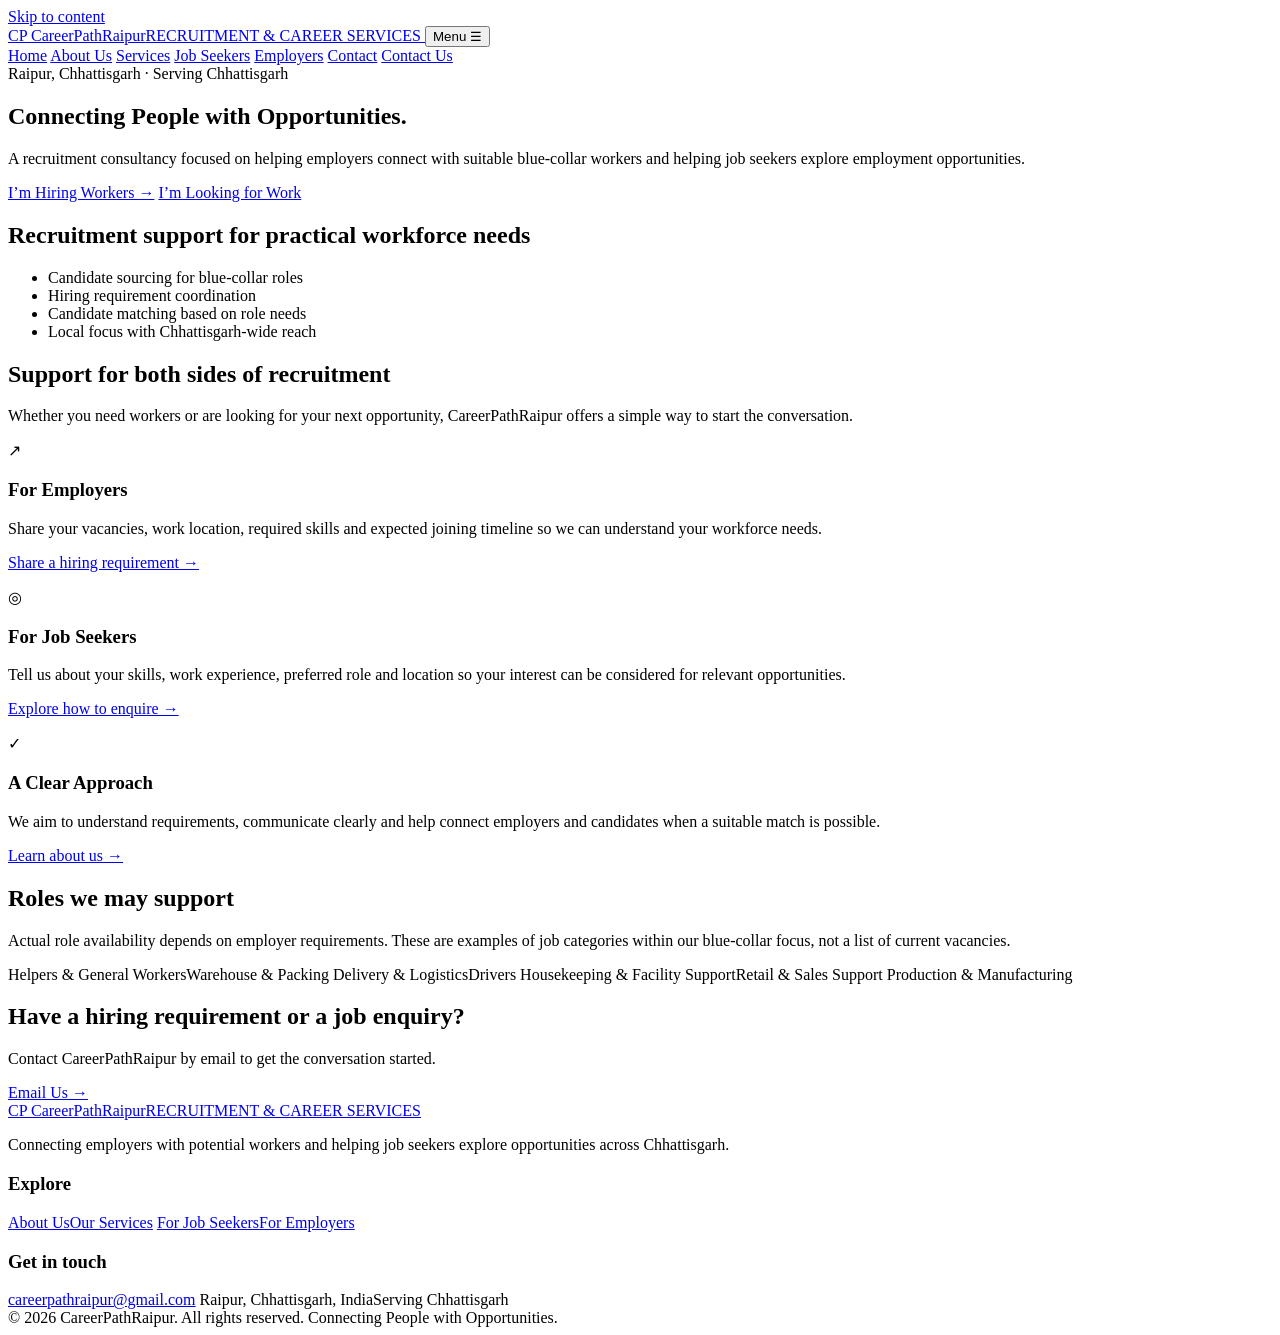
==== index.html @ 648b4592 "Add files via upload" ====
<!doctype html>
<html lang="en">
<head>
  <meta charset="utf-8">
  <meta name="viewport" content="width=device-width, initial-scale=1">
  <meta name="description" content="CareerPathRaipur is a recruitment consultancy based in Raipur, Chhattisgarh, focused on blue-collar recruitment.">
  <meta name="theme-color" content="#102b50">
  <title>Home | CareerPathRaipur</title>
  <link rel="stylesheet" href="assets/css/style.css">
</head>
<body>
<a class="skip-link" href="#main">Skip to content</a>
<header class="site-header">
  <div class="container nav-wrap">
    <a class="brand" href="index.html" aria-label="CareerPathRaipur home">
      <span class="brand-mark" aria-hidden="true">CP</span>
      <span><span class="brand-name">CareerPathRaipur</span><span class="brand-sub">RECRUITMENT &amp; CAREER SERVICES</span></span>
    </a>
    <button class="menu-toggle" type="button" aria-expanded="false" aria-controls="primary-nav">Menu ☰</button>
    <nav class="nav-links" id="primary-nav" aria-label="Main navigation">
      <a href="index.html" aria-current="page">Home</a>
<a href="about.html">About Us</a>
<a href="services.html">Services</a>
<a href="job-seekers.html">Job Seekers</a>
<a href="employers.html">Employers</a>
<a href="contact.html">Contact</a>
      <a class="nav-cta" href="contact.html">Contact Us</a>
    </nav>
  </div>
</header>
<main id="main">
<section class="hero">
  <div class="container hero-grid">
    <div>
      <div class="eyebrow">Raipur, Chhattisgarh · Serving Chhattisgarh</div>
      <h1>Connecting People with Opportunities.</h1>
      <p>A recruitment consultancy focused on helping employers connect with suitable blue-collar workers and helping job seekers explore employment opportunities.</p>
      <div class="button-row">
        <a class="btn btn-light" href="employers.html">I’m Hiring Workers →</a>
        <a class="btn btn-outline" href="job-seekers.html">I’m Looking for Work</a>
      </div>
    </div>
    <aside class="hero-card">
      <h2>Recruitment support for practical workforce needs</h2>
      <ul>
        <li>Candidate sourcing for blue-collar roles</li>
        <li>Hiring requirement coordination</li>
        <li>Candidate matching based on role needs</li>
        <li>Local focus with Chhattisgarh-wide reach</li>
      </ul>
    </aside>
  </div>
</section>
<section class="section">
  <div class="container">
    <div class="section-head">
      <h2>Support for both sides of recruitment</h2>
      <p>Whether you need workers or are looking for your next opportunity, CareerPathRaipur offers a simple way to start the conversation.</p>
    </div>
    <div class="grid-3">
      <article class="card"><div class="icon-box" aria-hidden="true">↗</div><h3>For Employers</h3><p>Share your vacancies, work location, required skills and expected joining timeline so we can understand your workforce needs.</p><p style="margin-top:16px"><a href="employers.html">Share a hiring requirement →</a></p></article>
      <article class="card"><div class="icon-box" aria-hidden="true">◎</div><h3>For Job Seekers</h3><p>Tell us about your skills, work experience, preferred role and location so your interest can be considered for relevant opportunities.</p><p style="margin-top:16px"><a href="job-seekers.html">Explore how to enquire →</a></p></article>
      <article class="card"><div class="icon-box" aria-hidden="true">✓</div><h3>A Clear Approach</h3><p>We aim to understand requirements, communicate clearly and help connect employers and candidates when a suitable match is possible.</p><p style="margin-top:16px"><a href="about.html">Learn about us →</a></p></article>
    </div>
  </div>
</section>
<section class="section section-soft">
  <div class="container">
    <div class="section-head">
      <h2>Roles we may support</h2>
      <p>Actual role availability depends on employer requirements. These are examples of job categories within our blue-collar focus, not a list of current vacancies.</p>
    </div>
    <div class="pill-list">
      <span class="pill">Helpers &amp; General Workers</span><span class="pill">Warehouse &amp; Packing</span>
      <span class="pill">Delivery &amp; Logistics</span><span class="pill">Drivers</span>
      <span class="pill">Housekeeping &amp; Facility Support</span><span class="pill">Retail &amp; Sales Support</span>
      <span class="pill">Production &amp; Manufacturing</span>
    </div>
  </div>
</section>
<section class="section">
  <div class="container">
    <div class="cta-band"><div><h2>Have a hiring requirement or a job enquiry?</h2><p>Contact CareerPathRaipur by email to get the conversation started.</p></div><a class="btn btn-light" href="mailto:careerpathraipur@gmail.com">Email Us →</a></div>
  </div>
</section>
</main>
<footer class="site-footer">
  <div class="container">
    <div class="footer-grid">
      <div>
        <a class="brand" href="index.html">
          <span class="brand-mark" aria-hidden="true">CP</span>
          <span><span class="brand-name">CareerPathRaipur</span><span class="brand-sub">RECRUITMENT &amp; CAREER SERVICES</span></span>
        </a>
        <p>Connecting employers with potential workers and helping job seekers explore opportunities across Chhattisgarh.</p>
      </div>
      <div>
        <h3>Explore</h3>
        <div class="footer-links">
          <a href="about.html">About Us</a><a href="services.html">Our Services</a>
          <a href="job-seekers.html">For Job Seekers</a><a href="employers.html">For Employers</a>
        </div>
      </div>
      <div>
        <h3>Get in touch</h3>
        <div class="footer-links">
          <a href="mailto:careerpathraipur@gmail.com">careerpathraipur@gmail.com</a>
          <span>Raipur, Chhattisgarh, India</span><span>Serving Chhattisgarh</span>
        </div>
      </div>
    </div>
    <div class="copyright">
      <span>© <span id="year">2026</span> CareerPathRaipur. All rights reserved.</span>
      <span>Connecting People with Opportunities.</span>
    </div>
  </div>
</footer>
<script>
  const menuButton = document.querySelector('.menu-toggle');
  const nav = document.querySelector('#primary-nav');
  if (menuButton && nav) {
    menuButton.addEventListener('click', () => {
      const open = nav.classList.toggle('is-open');
      menuButton.setAttribute('aria-expanded', String(open));
      menuButton.textContent = open ? 'Close ×' : 'Menu ☰';
    });
  }
  const year = document.querySelector('#year');
  if (year) year.textContent = new Date().getFullYear();
</script>
</body>
</html>
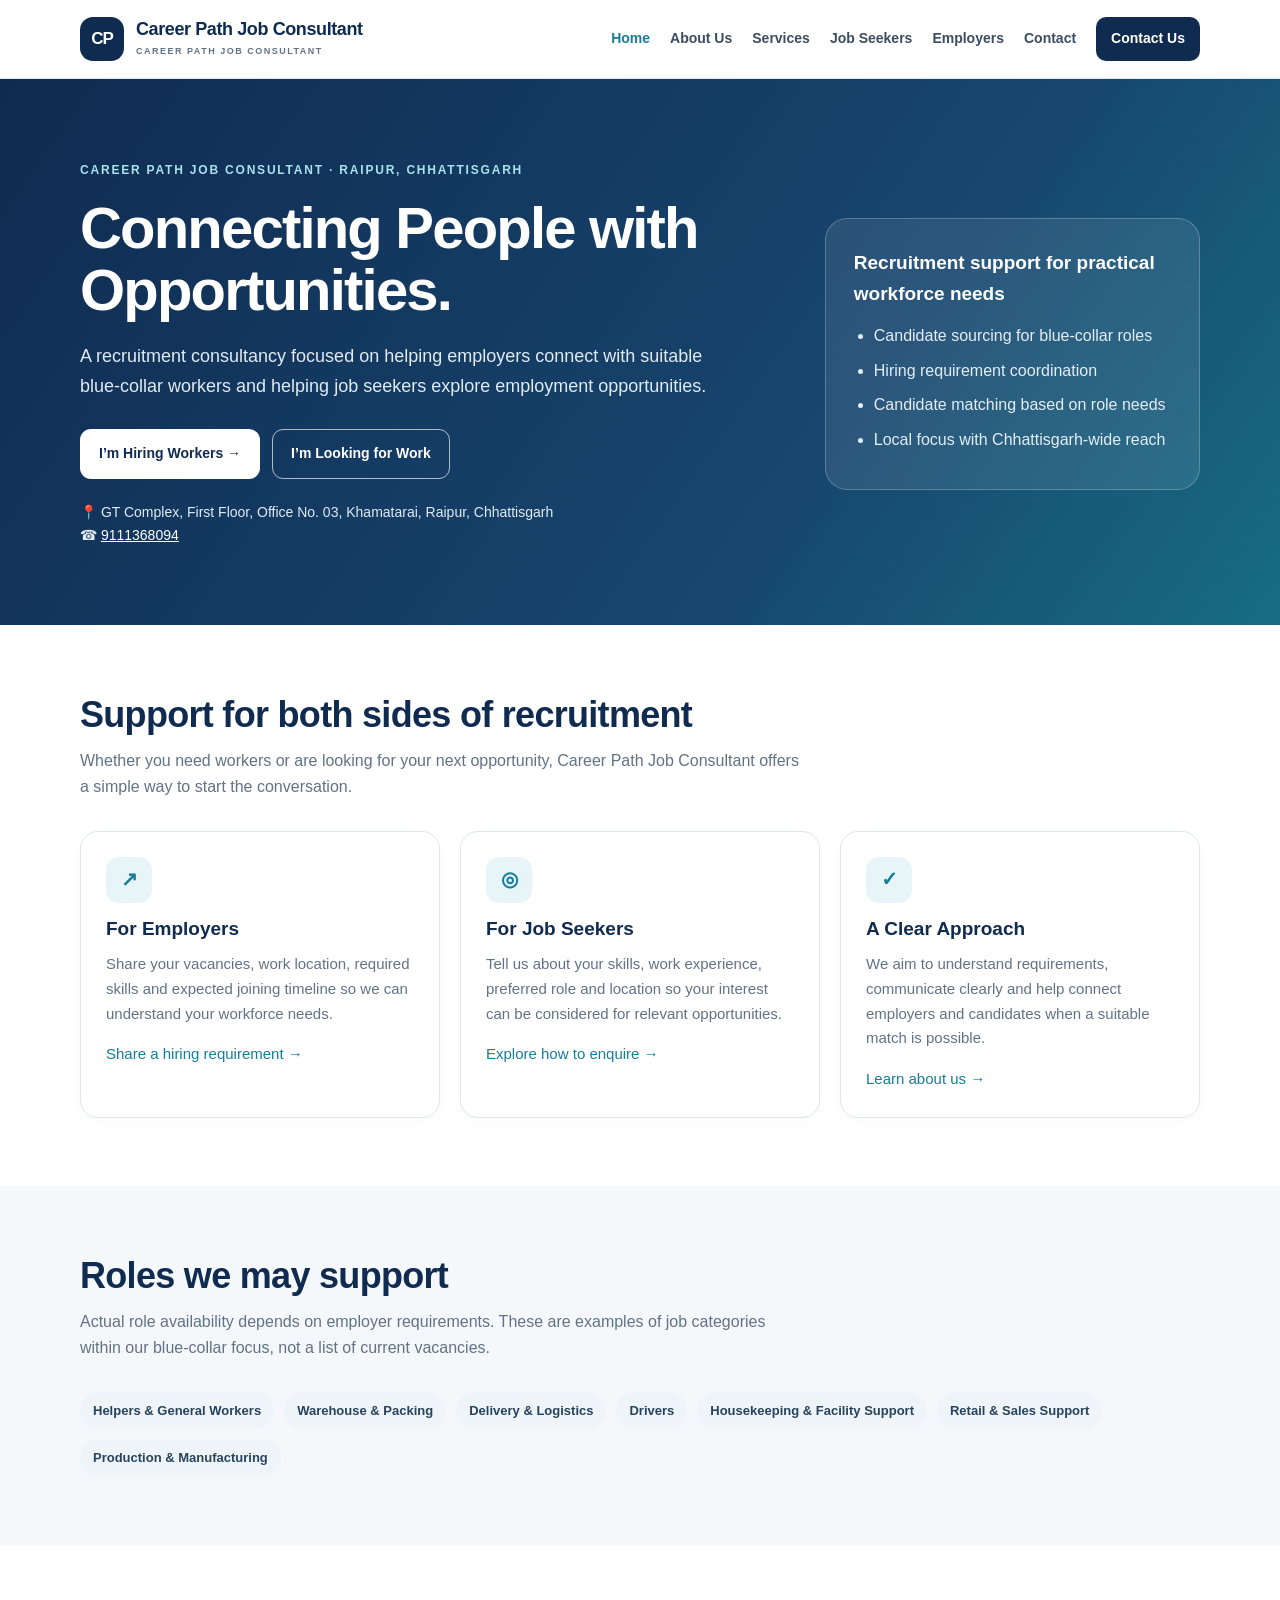
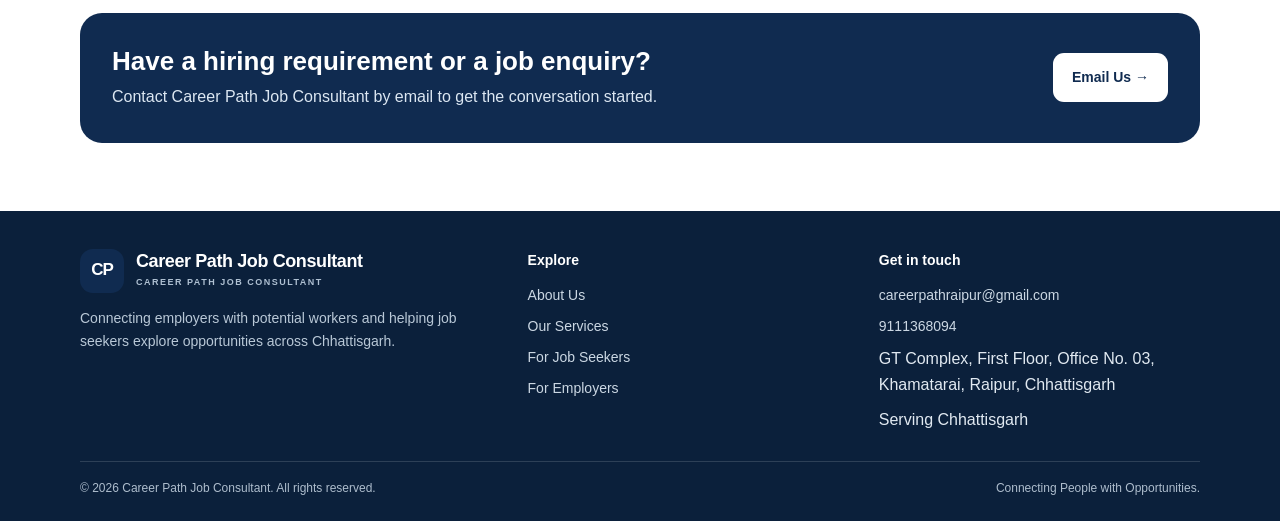
==== commit 1ddb299d: "Update branding and description in index.html" ====
--- a/index.html
+++ b/index.html
@@ -3,18 +3,18 @@
 <head>
   <meta charset="utf-8">
   <meta name="viewport" content="width=device-width, initial-scale=1">
-  <meta name="description" content="CareerPathRaipur is a recruitment consultancy based in Raipur, Chhattisgarh, focused on blue-collar recruitment.">
+  <meta name="description" content="Career Path Job Consultant is a recruitment consultancy based in Raipur, Chhattisgarh, focused on blue-collar recruitment.">
   <meta name="theme-color" content="#102b50">
-  <title>Home | CareerPathRaipur</title>
+  <title>Home | Career Path Job Consultant</title>
   <link rel="stylesheet" href="assets/css/style.css">
 </head>
 <body>
 <a class="skip-link" href="#main">Skip to content</a>
 <header class="site-header">
   <div class="container nav-wrap">
-    <a class="brand" href="index.html" aria-label="CareerPathRaipur home">
+    <a class="brand" href="index.html" aria-label="Career Path Job Consultant home">
       <span class="brand-mark" aria-hidden="true">CP</span>
-      <span><span class="brand-name">CareerPathRaipur</span><span class="brand-sub">RECRUITMENT &amp; CAREER SERVICES</span></span>
+      <span><span class="brand-name">Career Path Job Consultant</span><span class="brand-sub">CAREER PATH JOB CONSULTANT</span></span>
     </a>
     <button class="menu-toggle" type="button" aria-expanded="false" aria-controls="primary-nav">Menu ☰</button>
     <nav class="nav-links" id="primary-nav" aria-label="Main navigation">
@@ -32,13 +32,14 @@
 <section class="hero">
   <div class="container hero-grid">
     <div>
-      <div class="eyebrow">Raipur, Chhattisgarh · Serving Chhattisgarh</div>
+      <div class="eyebrow">Career Path Job Consultant · Raipur, Chhattisgarh</div>
       <h1>Connecting People with Opportunities.</h1>
       <p>A recruitment consultancy focused on helping employers connect with suitable blue-collar workers and helping job seekers explore employment opportunities.</p>
       <div class="button-row">
         <a class="btn btn-light" href="employers.html">I’m Hiring Workers →</a>
         <a class="btn btn-outline" href="job-seekers.html">I’m Looking for Work</a>
       </div>
+      <p style="margin-top:22px;font-size:14px">📍 GT Complex, First Floor, Office No. 03, Khamatarai, Raipur, Chhattisgarh<br>☎ <a style="color:#fff;text-decoration:underline" href="tel:9111368094">9111368094</a></p>
     </div>
     <aside class="hero-card">
       <h2>Recruitment support for practical workforce needs</h2>
@@ -55,7 +56,7 @@
   <div class="container">
     <div class="section-head">
       <h2>Support for both sides of recruitment</h2>
-      <p>Whether you need workers or are looking for your next opportunity, CareerPathRaipur offers a simple way to start the conversation.</p>
+      <p>Whether you need workers or are looking for your next opportunity, Career Path Job Consultant offers a simple way to start the conversation.</p>
     </div>
     <div class="grid-3">
       <article class="card"><div class="icon-box" aria-hidden="true">↗</div><h3>For Employers</h3><p>Share your vacancies, work location, required skills and expected joining timeline so we can understand your workforce needs.</p><p style="margin-top:16px"><a href="employers.html">Share a hiring requirement →</a></p></article>
@@ -80,7 +81,7 @@
 </section>
 <section class="section">
   <div class="container">
-    <div class="cta-band"><div><h2>Have a hiring requirement or a job enquiry?</h2><p>Contact CareerPathRaipur by email to get the conversation started.</p></div><a class="btn btn-light" href="mailto:careerpathraipur@gmail.com">Email Us →</a></div>
+    <div class="cta-band"><div><h2>Have a hiring requirement or a job enquiry?</h2><p>Contact Career Path Job Consultant by email to get the conversation started.</p></div><a class="btn btn-light" href="mailto:careerpathraipur@gmail.com">Email Us →</a></div>
   </div>
 </section>
 </main>
@@ -90,7 +91,7 @@
       <div>
         <a class="brand" href="index.html">
           <span class="brand-mark" aria-hidden="true">CP</span>
-          <span><span class="brand-name">CareerPathRaipur</span><span class="brand-sub">RECRUITMENT &amp; CAREER SERVICES</span></span>
+          <span><span class="brand-name">Career Path Job Consultant</span><span class="brand-sub">CAREER PATH JOB CONSULTANT</span></span>
         </a>
         <p>Connecting employers with potential workers and helping job seekers explore opportunities across Chhattisgarh.</p>
       </div>
@@ -105,12 +106,13 @@
         <h3>Get in touch</h3>
         <div class="footer-links">
           <a href="mailto:careerpathraipur@gmail.com">careerpathraipur@gmail.com</a>
-          <span>Raipur, Chhattisgarh, India</span><span>Serving Chhattisgarh</span>
+          <a href="tel:9111368094">9111368094</a>
+          <span>GT Complex, First Floor, Office No. 03, Khamatarai, Raipur, Chhattisgarh</span><span>Serving Chhattisgarh</span>
         </div>
       </div>
     </div>
     <div class="copyright">
-      <span>© <span id="year">2026</span> CareerPathRaipur. All rights reserved.</span>
+      <span>© <span id="year">2026</span> Career Path Job Consultant. All rights reserved.</span>
       <span>Connecting People with Opportunities.</span>
     </div>
   </div>
--- a/assets/css/style.css
+++ b/assets/css/style.css
@@ -0,0 +1,125 @@
+:root {
+  --navy: #102b50;
+  --navy-2: #173d69;
+  --teal: #167d9a;
+  --teal-light: #e8f5f8;
+  --ink: #233246;
+  --muted: #627286;
+  --line: #dfe6ed;
+  --surface: #f5f8fb;
+  --white: #ffffff;
+  --radius: 18px;
+  --shadow: 0 12px 34px rgba(16, 43, 80, .09);
+}
+* { box-sizing: border-box; }
+html { scroll-behavior: smooth; }
+body {
+  margin: 0; font-family: Inter, "Segoe UI", Arial, sans-serif;
+  color: var(--ink); background: var(--white); line-height: 1.65;
+}
+a { color: var(--teal); text-decoration: none; }
+a:hover { text-decoration: underline; }
+img { max-width: 100%; }
+.container { width: min(1120px, calc(100% - 40px)); margin: 0 auto; }
+.skip-link { position: absolute; left: -9999px; top: 8px; background: white; padding: 10px; z-index: 99; }
+.skip-link:focus { left: 8px; }
+.site-header { background: #fff; border-bottom: 1px solid var(--line); position: sticky; top: 0; z-index: 10; }
+.nav-wrap { display:flex; align-items:center; justify-content:space-between; gap:24px; min-height:78px; }
+.brand { display:flex; align-items:center; gap:12px; color:var(--navy); font-weight:800; letter-spacing:-.4px; }
+.brand:hover { text-decoration:none; }
+.brand-mark { display:grid; place-items:center; width:44px; height:44px; border-radius:13px; color:#fff; background:var(--navy); font-weight:800; font-size:17px; letter-spacing:-1px; }
+.brand-name { display:block; font-size:18px; line-height:1.15; }
+.brand-sub { display:block; margin-top:4px; font-size:9px; letter-spacing:1.5px; color:var(--muted); font-weight:700; }
+.nav-links { display:flex; align-items:center; gap:20px; }
+.nav-links a { color:#3b4d62; font-size:14px; font-weight:650; }
+.nav-links a[aria-current="page"] { color:var(--teal); }
+.nav-links .nav-cta { background:var(--navy); color:white; padding:10px 15px; border-radius:10px; }
+.menu-toggle { display:none; border:1px solid var(--line); background:white; color:var(--navy); border-radius:10px; padding:8px 12px; font:inherit; font-weight:700; }
+.hero { background:linear-gradient(125deg, var(--navy) 0%, #17466f 65%, #176d83 100%); color:#fff; padding:82px 0 78px; overflow:hidden; }
+.hero-grid { display:grid; grid-template-columns:1.3fr .7fr; gap:48px; align-items:center; }
+.eyebrow { color:#a9e2ed; font-size:12px; font-weight:800; letter-spacing:1.8px; text-transform:uppercase; }
+.hero h1 { font-size:clamp(38px, 5vw, 58px); letter-spacing:-1.8px; line-height:1.08; margin:16px 0 20px; max-width:720px; }
+.hero p { font-size:18px; color:#e1ebf4; max-width:650px; margin:0; }
+.hero-card { padding:28px; border:1px solid rgba(255,255,255,.23); border-radius:22px; background:rgba(255,255,255,.09); backdrop-filter:blur(6px); }
+.hero-card h2 { margin:0 0 14px; font-size:19px; }
+.hero-card ul { margin:0; padding-left:20px; color:#e4eef6; }
+.hero-card li { margin:8px 0; }
+.button-row { display:flex; flex-wrap:wrap; gap:12px; margin-top:28px; }
+.btn { display:inline-flex; align-items:center; justify-content:center; gap:8px; padding:12px 18px; border-radius:11px; font-weight:750; font-size:14px; border:1px solid transparent; transition:transform .15s ease, background .15s ease; }
+.btn:hover { transform:translateY(-1px); text-decoration:none; }
+.btn-primary { background:var(--teal); color:#fff; }
+.btn-primary:hover { background:#116a83; }
+.btn-light { background:#fff; color:var(--navy); }
+.btn-outline { color:#fff; border-color:rgba(255,255,255,.65); }
+.btn-dark { background:var(--navy); color:#fff; }
+.section { padding:68px 0; }
+.section-soft { background:var(--surface); }
+.section-head { max-width:720px; margin-bottom:30px; }
+.section-head h2 { color:var(--navy); font-size:clamp(27px, 3vw, 36px); line-height:1.2; letter-spacing:-.7px; margin:0 0 12px; }
+.section-head p { color:var(--muted); margin:0; }
+.grid-3 { display:grid; grid-template-columns:repeat(3,1fr); gap:20px; }
+.grid-2 { display:grid; grid-template-columns:repeat(2,1fr); gap:22px; }
+.card { border:1px solid var(--line); border-radius:var(--radius); padding:25px; background:#fff; box-shadow:0 3px 14px rgba(16,43,80,.025); }
+.card h3 { margin:10px 0 8px; color:var(--navy); font-size:19px; }
+.card p { margin:0; color:var(--muted); font-size:15px; }
+.icon-box { display:grid; place-items:center; width:46px; height:46px; border-radius:13px; background:var(--teal-light); color:var(--teal); font-weight:900; font-size:20px; }
+.pill-list { display:flex; flex-wrap:wrap; gap:10px; margin-top:22px; }
+.pill { display:inline-flex; background:#eef4f8; color:#27435e; border-radius:999px; padding:8px 13px; font-size:13px; font-weight:700; }
+.cta-band { display:flex; justify-content:space-between; align-items:center; gap:25px; background:var(--navy); color:#fff; padding:32px; border-radius:22px; }
+.cta-band h2 { margin:0 0 7px; font-size:26px; line-height:1.25; }
+.cta-band p { margin:0; color:#dce7f2; }
+.page-hero { background:linear-gradient(120deg, #102b50, #176d83); color:#fff; padding:54px 0; }
+.page-hero .eyebrow { margin-bottom:10px; }
+.page-hero h1 { margin:0 0 12px; font-size:clamp(32px,4vw,46px); line-height:1.15; letter-spacing:-1px; }
+.page-hero p { max-width:760px; margin:0; color:#e1ebf4; font-size:17px; }
+.prose { max-width:850px; }
+.prose h2 { color:var(--navy); margin:32px 0 10px; line-height:1.25; }
+.prose h2:first-child { margin-top:0; }
+.prose p { color:#536579; }
+.prose li { margin:8px 0; color:#536579; }
+.info-panel { background:var(--teal-light); border:1px solid #cbe8ee; padding:22px; border-radius:16px; }
+.info-panel h3 { margin:0 0 8px; color:var(--navy); }
+.info-panel p { margin:0; color:#425c70; }
+.contact-card { display:flex; gap:16px; align-items:flex-start; }
+.contact-card .icon-box { flex-shrink:0; }
+.contact-card h3 { margin:0 0 4px; color:var(--navy); }
+.contact-card p { margin:0; color:var(--muted); }
+.site-footer { background:#0b203b; color:#e1e9f1; padding:38px 0 22px; }
+.footer-grid { display:grid; grid-template-columns:1.3fr 1fr 1fr; gap:30px; }
+.site-footer .brand { color:white; }
+.site-footer .brand-sub { color:#afc0d2; }
+.site-footer p { color:#b9c8d7; font-size:14px; }
+.site-footer h3 { margin:0 0 12px; font-size:14px; color:#fff; }
+.footer-links { display:grid; gap:8px; }
+.footer-links a { color:#cbd7e3; font-size:14px; }
+.copyright { border-top:1px solid rgba(255,255,255,.14); margin-top:28px; padding-top:17px; color:#aebdcd; font-size:12px; display:flex; justify-content:space-between; gap:12px; flex-wrap:wrap; }
+.small-note { color:var(--muted); font-size:13px; }
+.check-list { padding-left:20px; }
+.check-list li::marker { color:var(--teal); }
+@media (max-width: 900px) {
+  .nav-links { gap:12px; }
+  .nav-links a { font-size:13px; }
+  .hero-grid { grid-template-columns:1fr; gap:30px; }
+  .hero-card { max-width:600px; }
+}
+@media (max-width: 760px) {
+  .container { width:min(100% - 30px, 1120px); }
+  .nav-wrap { min-height:70px; flex-wrap:wrap; padding:12px 0; }
+  .menu-toggle { display:block; }
+  .nav-links { display:none; width:100%; flex-direction:column; align-items:stretch; gap:0; padding:6px 0 8px; }
+  .nav-links.is-open { display:flex; }
+  .nav-links a { padding:11px 8px; border-top:1px solid var(--line); font-size:14px; }
+  .nav-links .nav-cta { text-align:center; margin-top:8px; }
+  .hero { padding:56px 0 52px; }
+  .hero h1 { font-size:40px; }
+  .hero p { font-size:16px; }
+  .section { padding:48px 0; }
+  .grid-3, .grid-2, .footer-grid { grid-template-columns:1fr; }
+  .cta-band { align-items:flex-start; flex-direction:column; padding:25px; }
+  .page-hero { padding:42px 0; }
+  .copyright { flex-direction:column; }
+}
+@media (prefers-reduced-motion: reduce) {
+  html { scroll-behavior:auto; }
+  *, *::before, *::after { transition:none !important; }
+}
